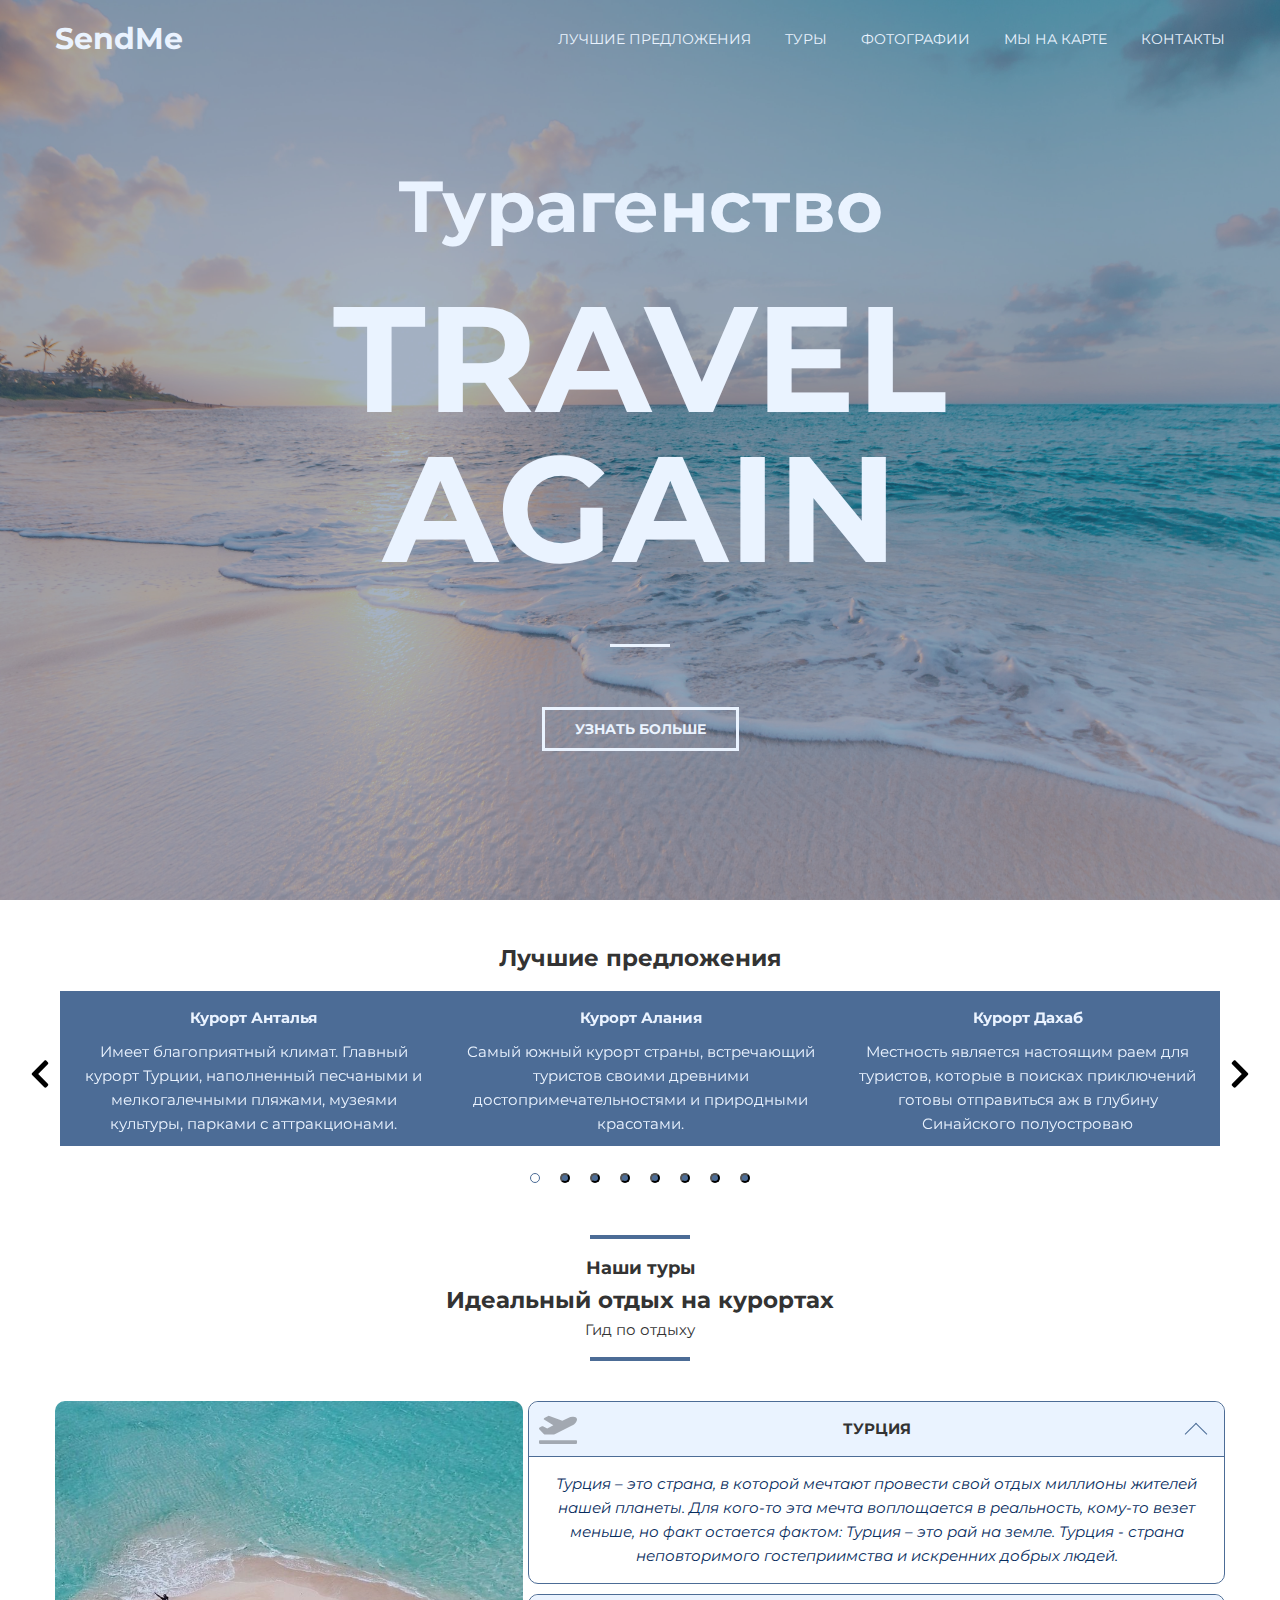
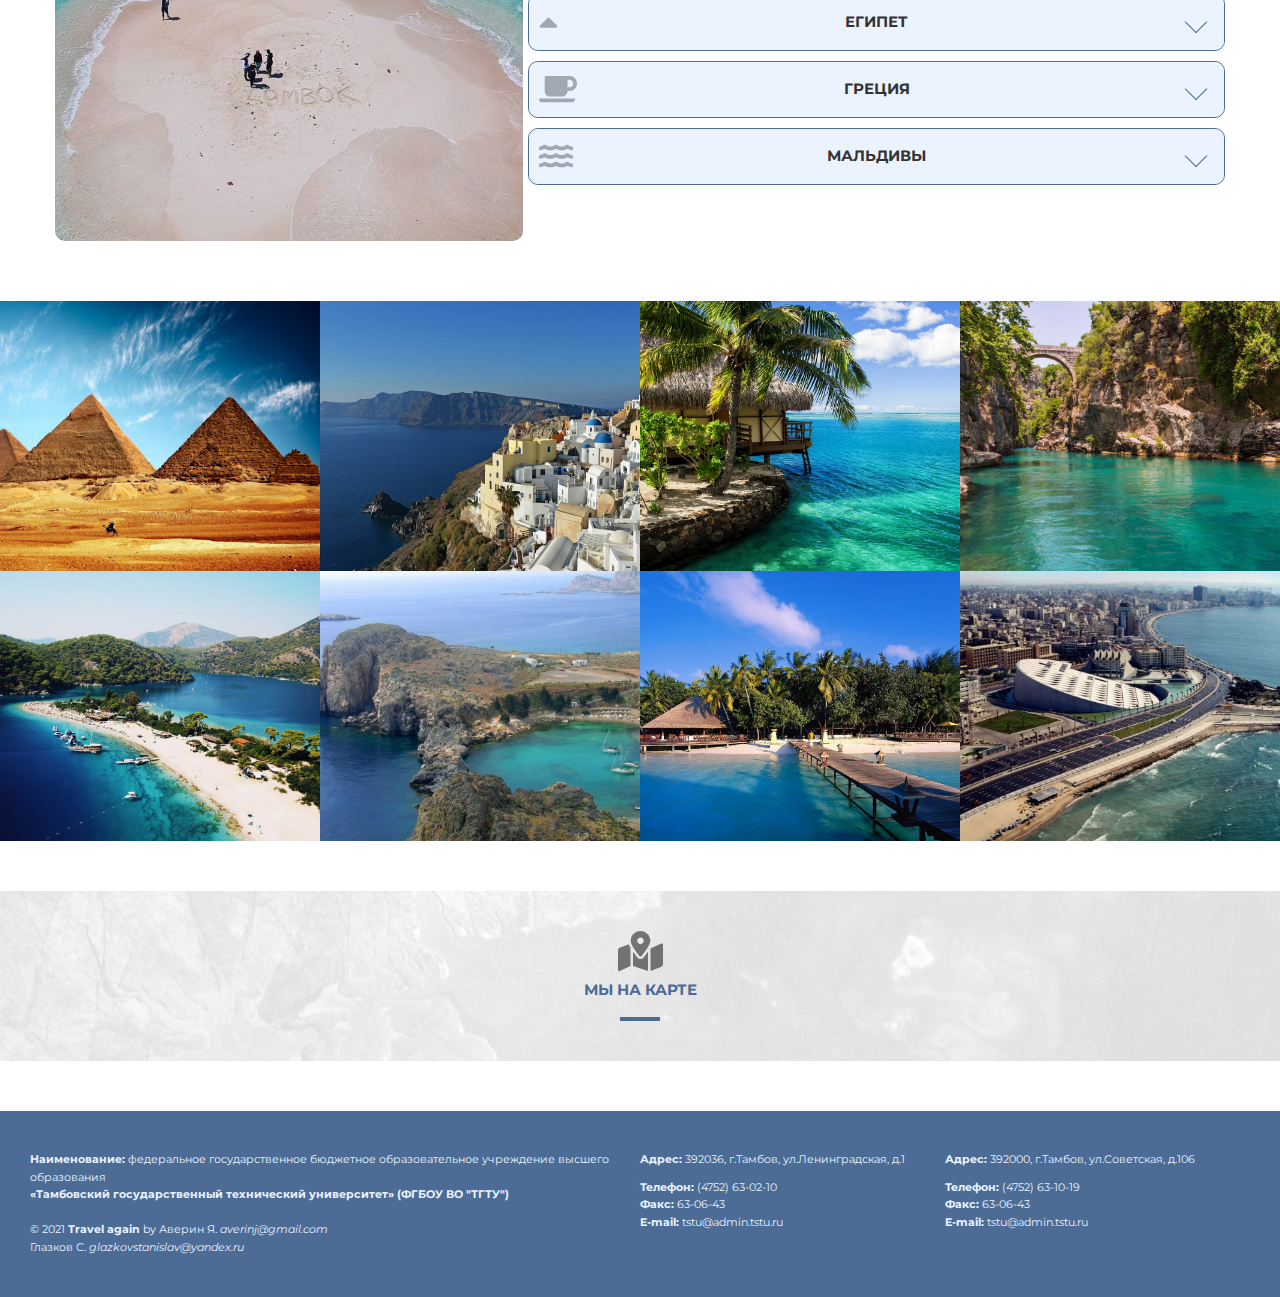
==== home.html @ 3a988951 "For Heroku deploy" ====
<!DOCTYPE html>
<html lang="ru">
<head>
    <meta charset="UTF-8">
    <meta http-equiv="X-UA-Compatible" content="IE=edge">
    <meta name="viewport" content="width=device-width, initial-scale=1.0">
    <title>Travel again</title>
    <link rel="stylesheet" type="text/css" href="assets/css/style.css">
    <link rel="preconnect" href="https://fonts.googleapis.com">
    <link rel="preconnect" href="https://fonts.gstatic.com" crossorigin>
    <link href="https://fonts.googleapis.com/css2?family=Montserrat:ital,wght@0,400;0,700;1,300&display=swap" rel="stylesheet">
    <link rel="icon" href="assets/svg/ship-solid.svg" type="image/svg">
</head>
<body>

<!-- Header -->
<header class="header" id="header">
    <div class="container">
        <div class="header__inner">
            <div class="header__logo">SendMe</div>

            <nav class="nav" id="nav">
                <a href="#slider" class="nav__link">Лучшие Предложения</a>
                <a href="#tours" class="nav__link">Туры</a>
                <a href="#photos" class="nav__link">Фотографии</a>
                <a href="#map" class="nav__link">Мы на карте</a>
                <a href="#contacts" class="nav__link">Контакты</a>
            </nav>

            <button class="nav-toggle" id="nav_toggle" type="button">
                <span class="nav-toggle__item">Menu</span>
            </button>
        </div>
    </div>
</header>

<!-- Page -->
<div class="page">
    <!--    Intro-->
    <div class="intro" id="intro">
        <div class="container">
            <div class="intro__inner">
                <h2 class="intro__uptitle">Турагенство</h2>
                <h1 class="intro__title">Travel again</h1>

                <a href="#slider" class="btn">Узнать больше</a>

            </div>
        </div>
    </div>

    <!-- SLick slider -->
    <div class="slider__block" id="slider">
        <h2 class="slider__uptitle">Лучшие предложения</h2>
        <div class="slider">
            <div class="slider__item">
                <p class="slider__title">Курорт Анталья</p>
                <div class="slider__subtitle">Имеет благоприятный климат. Главный курорт Турции, наполненный песчаными и мелкогалечными пляжами, музеями культуры, парками с аттракционами.</div>
            </div>
            <div class="slider__item">
                <p class="slider__title">Курорт Алания</p>
                <div class="slider__subtitle">Самый южный курорт страны, встречающий туристов своими древними достопримечательностями и природными красотами.</div>
            </div>
            <div class="slider__item">
                <p class="slider__title">Курорт Дахаб</p>
                <div class="slider__subtitle">Местность является настоящим раем для туристов, которые в поисках приключений готовы отправиться аж в глубину Синайского полуостроваю</div>
            </div>
            <div class="slider__item">
                <p class="slider__title">Курорт Хургада</p>
                <div class="slider__subtitle">Хургада - популярный крупный египетский курорт, центр водных видов спорта. Туристов привлечет в данном регионе шоу восточных танцев и теплое Красное море.</div>
            </div>
            <div class="slider__item">
                <p class="slider__title">Остров Крит</p>
                <div class="slider__subtitle">Большой греческий остров, наполненный горными ландшафтами, песчаными пляжами и уютными деревушками. Курорт хорош для родителей с детьми или романтического отдыха вдвоём.</div>
            </div>
            <div class="slider__item">
                <p class="slider__title">Остров Корфу</p>
                <div class="slider__subtitle">Самый северных из греческих островов славится пышной растительностью, скалистыми горами и холмистым побережьем.</div>
            </div>
            <div class="slider__item">
                <p class="slider__title">Атолл Южный Мале</p>
                <div class="slider__subtitle">Популярен среди отдыхающих с детьми. Также здесь удачно расположен аэропорт, можно всегда быстро добраться до своего отеля.</div>
            </div>
            <div class="slider__item">
                <p class="slider__title">Атолл Лавиани</p>
                <div class="slider__subtitle">Атолл включает в себя 63 острова. Считается, что здесь лучший дайвинг на Мальдивах. Также, остров покорит туристов алыми закатами и рассветами.</div>
            </div>
        </div>
    </div>

    <!-- Tours -->
    <div class="tours" id="tours">
        <div class="container">
            <div class="tours__header">
                <h3 class="tours__uptitle">Наши туры</h3>
                <h2 class="tours__title">Идеальный отдых на курортах</h2>
                <p class="tours__text">Гид по отдыху</p>
            </div>

            <div class="tours__block">

                <img src="assets/img/tours.jpg" alt="" class="tours__photo">

    
                <div class="accordion" id="accordion">
                    <div class="accordion__item active">
                        <div class="accordion__header">
                            <img src="assets/svg/plane-departure-solid.svg" alt="" class="header__ico">
                            <div class="accordion__title">Турция</div>
                        </div>
                        <div class="accordion__content" >
                            <p>Турция – это страна, в которой мечтают провести свой отдых миллионы жителей нашей планеты. Для кого-то эта мечта воплощается в реальность, кому-то везет меньше, но факт остается фактом: Турция – это рай на земле. Турция - страна неповторимого гостеприимства и искренних добрых людей.</p>
                        </div>
                    </div>
                    <div class="accordion__item">
                        <div class="accordion__header">
                            <img src="assets/svg/caret-up-solid.svg" alt="" class="header__ico">
                            <div class="accordion__title">Египет</div>
                        </div>
                        <div class="accordion__content">
                            <p>Достоинства Египта известны каждому: качественный пляжный отдых круглый год на Средиземном и Красном морях, разнообразная «экскурсионка»: Сфинкс и Луксор. Египет наиболее знаменит, как колыбель древней египетской цивилизации с ее храмами, иероглифами, мумиями и виднеющимися отовсюду пирамидами.</p>
                        </div>
                    </div>
                    <div class="accordion__item">
                        <div class="accordion__header">
                            <img src="assets/svg/coffee-solid.svg" alt="" class="header__ico">
                            <div class="accordion__title">Греция</div>
                        </div>
                        <div class="accordion__content">
                            <p>Греция — страна, где древности на каждом шагу: Афины, Дельфы, Фивы и Метеоры, скальные монастыри и святая гора Афон. Еще здесь классные пляжи, чистое море, а также живописные острова. Греция является музеем под открытым небом. Даже в самых небольших деревнях Греции можно найти развалины древней крепости или фрагменты античных храмов.</p>
                        </div>
                    </div>
                    <div class="accordion__item">
                        <div class="accordion__header">
                            <img src="assets/svg/water-solid.svg" alt="" class="header__ico">
                            <div class="accordion__title">Мальдивы</div>
                        </div>
                        <div class="accordion__content">
                            <p>Мальдивские острова — это россыпь живописных атоллов в теплых водах Индийского океана. Здесь все располагает к блаженству: километры уединенных пляжей, высококлассные отели и очень красивая природа.</p>
                        </div>
                    </div>
                </div>
            </div>
        </div>
    </div>

    <!-- Photos -->
    <div class="photos" id="photos">
        <div class="photos__inner">
            <div class="photos__col2">
                <div class="photos__col">
                    <div class="photos__item">
                        <img src="assets/img/photos/eg1.jpg" alt="" class="place__photo">
                        <div class="photos__info">
                            <div class="photos__title">Египетские пирамиды</div>
                            <div class="photos__text">Древние каменные сооружения бело золотого цвета пирамидальной формы, расположенные в Египте</div>
                        </div>
                    </div>
                    <div class="photos__item">
                        <img src="assets/img/photos/eg2.jfif" alt="" class="place__photo">
                        <div class="photos__info">
                            <div class="photos__title">Олюдениз</div>
                            <div class="photos__text">Курортный посёлок, расположенный на средиземноморском побережье Турции в 15км от города Фетхие.</div>
                        </div>
                    </div>
                </div>
                <div class="photos__col">
                    <div class="photos__item">
                        <img src="assets/img/photos/gr1.jpg" alt="" class="place__photo">
                        <div class="photos__info">
                            <div class="photos__title">Киклады</div>
                            <div class="photos__text">Архипелаг в южной части Эгейского моря. Более 200 островов, образующих несколько вытянутых с северо-запада на юго-восток гирлянд.</div>
                        </div>
                    </div>
                    <div class="photos__item">
                        <img src="assets/img/photos/gr2.jpg" alt="" class="place__photo">
                        <div class="photos__info">
                            <div class="photos__title">Родос</div>
                            <div class="photos__text">Город и порт в Греции. Расположен в 12км к северо-востоку от аэропорта «Диагорас» на побережье пролива Родос.</div>
                        </div>
                    </div>
                </div>
            </div>
            <div class="photos__col2">
                <div class="photos__col">
                    <div class="photos__item">
                        <img src="assets/img/photos/mal1.jpg" alt="" class="place__photo">
                        <div class="photos__info">
                            <div class="photos__title">Пальми</div>
                            <div class="photos__text">Город в Италии, располагается в регионе Калабрия, подчиняется административному центру Реджо-Калабрия.</div>
                        </div>
                    </div>
                    <div class="photos__item">
                        <img src="assets/img/photos/mal2.jpg" alt="" class="place__photo">
                        <div class="photos__info">
                            <div class="photos__title">Уэст-Айленд</div>
                            <div class="photos__text">Столица Кокосовых островов, которые входят в состав Внешней территории Австралия</div>
                        </div>
                    </div>
                </div>
                <div class="photos__col">
                    <div class="photos__item">
                        <img src="assets/img/photos/tur1.jpg" alt="" class="place__photo">
                        <div class="photos__info">
                            <div class="photos__title">Кёпрюлю каньон</div>
                            <div class="photos__text">Каньон и национальный парк в провинции Анталья, Турция. Простирается на 14 км вдоль горной реки Кёпрючай.</div>
                        </div>
                    </div>
                    <div class="photos__item">
                        <img src="assets/img/photos/tur2.jfif" alt="" class="place__photo">
                        <div class="photos__info">
                            <div class="photos__title">Александрия</div>
                            <div class="photos__text">Город в дельте Нила, главный морской порт и второй по величине город Египта. Простирается на 32 км вдоль побережья Средиземного моря.</div>
                        </div>
                    </div>
                </div>
            </div>
        </div>
    </div>

    <!-- Map -->
    <div class="map" id="map">
        <div class="container">
            <div class="map__inner">
                <a href="https://yandex.ru/maps/-/CCUqYBhc9C" class="map__link">
                    <img src="assets/svg/map-marked-alt-solid.svg" alt="" class="map__ico">          
                    <div class="map__title">Мы на карте</div>
                </a>
            </div>
        </div>
    </div>
</div>

<!-- Footer -->
<footer class="footer" id="contacts">
        <div class="footer__inner">
            <div class="footer__left">
                <div class="footer__text">
                    <p class="footer__uptitle"><b>Наименование:</b> федеральное государственное бюджетное образовательное учреждение высшего образования </p>
                    <p class="footer__title"><b>«Тамбовский государственный технический университет» (ФГБОУ ВО "ТГТУ")</b></p>
                    <p class="footer__subtitle"><br>© 2021 <b>Travel again</b> by Аверин Я. <i>averinj@gmail.com</i><br>Глазков С. <i>glazkovstanislav@yandex.ru</i></p>
                </div>
            </div>
            <div class="footer__center">
                <div class="footer__text">
                    <p class="footer__address"><b>Адрес:</b> 392036, г.Тамбов, ул.Ленинградская, д.1</p>
                    <a href="tel:+74752630210" class="footer__tel"><b>Телефон:</b> (4752) 63-02-10</p>
                    <p class="footer__fax"><b>Факс: </b>63-06-43</p>
                    <a href="mailto:tstu@admin.tstu.ru" class="footer__email"><b>E-mail:</b> tstu@admin.tstu.ru</a>
                </div>
            </div>
            <div class="footer__right">
                <div class="footer__text">
                    <p class="footer__address"><b>Адрес:</b> 392000, г.Тамбов, ул.Советская, д.106</p>
                    <a href="tel:+74752631019" class="footer__tel"><b>Телефон:</b> (4752) 63-10-19</p>
                    <p class="footer__fax"><b>Факс: </b>63-06-43</p>
                    <a href="mailto:tstu@admin.tstu.ru" class="footer__email"><b>E-mail:</b> tstu@admin.tstu.ru</a>
                </div>
            </div>
        </div>
</footer>
</div>
<script src="https://code.jquery.com/jquery-3.6.0.min.js" type="text/javascript"></script>
<script src="assets/js/slick.min.js"></script>
<script src="assets/js/main.js"></script>
</body>
</html>
---- assets/css/style.css ----
body {
    margin: 0;
    font-family: 'Montserrat', sans-serif;
    -webkit-font-smoothing: antialiased;

    font-size: 15px;
    line-height: 1.6;
    color: #333333;
}

*,
*:before,
*:after {
    padding: 0;
    box-sizing: border-box;
}

h1, h2, h3, h4, h5, h6 {
    margin: 0;
}

p {
    margin: 0;
}

a {
    margin: 0;
    text-decoration: none;
    outline: none;
}

/*Container*/
.container {
    width: 100%;
    max-width: 1200px;
    padding: 0 15px;
    margin: 0 auto;
    text-align: center;
    height: auto;
}

.page {
    overflow: hidden;
}
/*Header*/
.header {
    position: absolute;
    width: 100%;
    padding-top: 15px;

    top: 0;
    left: 0;
    right: 0;
    z-index: 1000;
    transition: background-color .1s linear;
}

.header.fixed {
    padding: 5px 0;

    background-color: #4c6c96;
    box-shadow: 0 3px 10px rgba(0, 0, 0, 0.2);

    position: fixed;
    top: 0;
    left: 0;
    right: 0;

    transform: translate3d(0, 0, 0);
}

.header.active {
    background-color: #4c6c96;
}

.header__inner {
    display: flex;
    justify-content: space-between;
    align-items: center;
}

.header__logo {
    font-size: 30px;
    font-weight: 700;
    color: #eaf3ff;
}

/*Nav*/
.nav {
    font-size: 14px;
    text-transform: uppercase;
    opacity: .2s;
}

.nav-toggle {
    width: 30px;
    padding: 10px 0;
    display: none;

    font-size: 0;
    color: transparent;

    border: 0;
    background: none;
    cursor: pointer;

    position: absolute;
    top: 24px;
    right: 24px;
    z-index: 1;
}

.nav-toggle:focus {
    outline: 0;
}

.nav-toggle__item {
    display: block;
    width: 100%;
    height: 3px;

    background-color: #fff;

    position: absolute;
    top: 0;
    right: 0;
    bottom: 0;
    left: 0;
    margin: auto;

    transition: background .2s linear;
}

.nav-toggle.active .nav-toggle__item {
    background: none;
}

.nav-toggle__item:before,
.nav-toggle__item:after {
    content: "";
    width: 100%;
    height: 3px;

    background-color: #fff;

    position: absolute;
    left: 0;
    z-index: 1;

    transition: transform .2s linear;
}

.nav-toggle__item:before {
    top: -8px;
}

.nav-toggle__item:after {
    bottom: -8px;
}

.nav-toggle.active .nav-toggle__item:before {
    transform-origin: left top;
    transform: rotate(45deg) translate3d(0px, -2px, 0)
}

.nav-toggle.active .nav-toggle__item:after {
    transform-origin: left bottom;
    transform: rotate(-45deg) translate3d(0px, 3px, 0);
}

.nav__link {
    display: inline-block;
    vertical-align: top;
    margin: 0 15px;
    position: relative;

    color: #eaf3ff;
    text-decoration: none;

    transition: color .1s linear;
}

.nav__link:first-child {
    margin-left: 0;
}

.nav__link:last-child {
    margin-right: 0;
}

.nav__link:after {
    content: "";
    display: block;
    width: 100%;
    height: 3px;

    background-color: #eaf3ff;
    opacity: 0;

    position: absolute;
    top: 100%;
    left: 0;
    z-index: 1;

    transition: opacity .1s linear;
}

.nav__link:hover {
    color: #eaf3ff;
}

.nav__link:hover:after {
    opacity: 1;
}

/*Intro*/
.intro {
    display: flex;
    flex-direction: column;
    justify-content: center;
    width: 100%;
    height: 100vh;
    position: relative;  
    min-height: 820px;  
    
    background: url("../img/Sea.jpg") center no-repeat;
    -webkit-background-size: cover;
    background-size: cover;
    box-shadow: inset 0 0 0 1000px rgba(52,87,133, .4);
}

.intro__inner {
    width: 100%;
    max-width: 800px;
    margin: 0 auto;

    text-align: center;
}

.intro__title {
    color: #eaf3ff;
    font-size: 150px;
    font-weight: 700;
    text-transform: uppercase;
    line-height: 1;
}

.intro__title:after {
    content: "";
    display: block;
    width: 60px;
    height: 3px;
    margin: 60px auto;

    background-color: #eaf3ff;
}

.intro__uptitle {
    margin-bottom: 20px;

    font-size: 72px;
    color: #eaf3ff;
}


/* Button */
.btn {
    display: inline-block;
    vertical-align: top;
    padding: 8px 30px;

    border: 3px solid #eaf3ff;

    font-size: 14px;
    font-weight: 700;
    color: #eaf3ff;
    text-transform: uppercase;
    text-decoration: none;

    transition: background .1s linear, color .1s linear;
}

.btn:hover {
    background-color: #eaf3ff;
    color: #333;
}

/* Slick slider */
.slider__block {
    width: 100%;
    max-width: inherit;
}
.slider__uptitle {
    width: 100%;
    text-align: center;
    margin-top: 40px;
    padding-bottom: 15px;
}
.slick-slider{
	min-width: 0;
}
.slick-list {
	overflow: hidden;
}
.slick-track{
	display: flex;
	align-items: flex-start;
}
.slider {
    margin: 0 0 50px;
	position: relative;
	padding: 0px 60px;
}

.slider .slick-arrow{
	position: absolute;
	top: 50%;
	margin: -30px 30px 0px;
	z-index: 10;
	font-size: 0;
	width: 20px;
	height: 35px;
    border: none;
}
.slider .slick-arrow.slick-prev{
	left: 0;
	background: url('../svg/chevron-left-solid.svg') 0 0 / 100% no-repeat;
}
.slider .slick-arrow.slick-next{
	right: 0;
	background: url('../svg/chevron-right-solid.svg') 0 0 / 100% no-repeat;
}
.slider .slick-arrow.slick-disabled{
	opacity: 0.2;
}

.slider .slick-dots{
	display: flex;
	align-items: center;
	justify-content: center;
}
.slider .slick-dots li{
	list-style: none;
	margin: 0px 10px;
}
.slider .slick-dots button{
	font-size: 0;
	width: 10px;
	height: 10px;
	background-color: #4c6c96;
	border-radius: 50%;
}

.slider .slick-dots li.slick-active button{
	background-color: transparent;
	border: 1px solid #4c6c96;
}

.slider__item {
	padding: 15px;
    color: #eaf3ff;
    background: #4c6c96;
    text-align: center;
    height: 155px;
}

.slider__title {
    font-size: 15px;
    font-weight: 700;
    margin-bottom: 10px;
}

/* tours */
.tours {
    position: relbtntive;
    width: 100%;
    height: auto;
    margin-bottom: 60px;
}

.tours__block {
    width: 100%;
    display: flex;
    justify-content: space-around;
}

.tours__photo {
    width: 40%;
    height: 440px;
    object-fit: cover;
    display: block;
    margin-right: 5px;
    border-radius: 10px;
}

.tours__header {
    margin-bottom: 40px;
}

.tours__header::after,
.tours__header::before {
    content: "";
    height: 4px;
    width: 100px;
    background-color: #4c6c96;
    display: block;
    margin: 15px auto;
    transition: background-color .1s linear;
}


/* Accordion */
.accordion {
    width: 60%;
}

.header__ico {
    position: absolute;
    margin-left: 10px;
    left: 0;
    height: 30px;
    opacity: .3;
}


.accordion__header {
    display: flex;

    padding: 15px 20px 15px;
    position: relative;

    border-bottom: 1px solid transparent;
    cursor: pointer;

    align-items: center;

    background-color: #eaf3ff;
    border-radius: 10px;
}

.accordion__title {
    font-weight: 700;
    font-size: 15px;
    color: #333;
    text-transform: uppercase;
    width: 100%;
}

.accordion__item {
    margin-bottom: 10px;
    border: 1px solid #4c6c96;
    border-radius: 10px;
}

.accordion__item.active .accordion__content {
    display: block;
    animation: showBlock .5s linear forwards;
    
}

.accordion__item.active .accordion__header {
    border-bottom-color: #4c6c96;
    background-color: #eaf3ff;

    border-radius: 10px 10px 0 0;
}

.accordion__item.active .accordion__header:after {
    transform: translateY(-50%) rotate(-45deg);
    margin-top: 5px;
}

.accordion__header:after {
    content: "";
    display: block;
    width: 16px;
    height: 16px;

    border-top: 1px solid #4c6c96;
    border-right: 1px solid #4c6c96;

    position: absolute;
    top: 50%;
    right: 20px;
    z-index: 1;

    transform: translateY(-50%) rotate(135deg);
}

.accordion__content {
    padding: 15px 20px;
    display: none;

    font-size: 15px;
    color: #072d5e;
    font-style: italic;
    font-weight: 400;
}

@keyframes showBlock {
  0% {
    opacity: 0;
  }
  100% {
    opacity: 1;
  }
}

/* Photos */
.photos {
    display: flex;
    justify-content: center;
}

.photos__col {
    flex: 1 1 0;
}

.photos__col2 {
    display: flex;
}

.photos__item {
    position: relative;

    background: linear-gradient(to bottom, #4c6c96, #aacfff);
}

.photos__item:hover .place__photo {
    opacity: .1;
}

.photos__item:hover .photos__info {
    opacity: 1;
}

.place__photo {
    display: block;
    width: 100%;
    height: 270px;
    object-fit: cover;

    transition: opacity .2s linear;
}

.photos__info {
    width: 100%;
    padding: 0 15px;

    text-align: center;
    color: #eaf3ff;
    opacity: 0;

    position: absolute;
    top: 50%;
    left: 0;
    z-index: 1;

    transform: translate3d(0, -50%, 0);
    transition: opacity .2s linear;
}

.photos__title {
    margin-bottom: 5px;

    font-size: 14px;
    text-transform: uppercase;
}

.photos__text {
    font-size: 15px;
    font-weight: 300;
    font-style: italic;
}

.photos__inner {
    display: inline-grid;
    grid-auto-flow: column;
}

.place__photo:nth-child(even) {
    position: relative;
    top: -7px;
}

/* Map */
.map {
    display: flex;
    flex-direction: column;
    justify-content: center;
    width: 100%;
    margin: 50px 0;
    align-items: center;
    background: url('../img/map-bg.jpg') center no-repeat;
}

.map__inner {
    padding: 40px;
    display: flex;
    flex-direction: column;
}

.map__ico {
    height: 40px;
    opacity: .5;
}

.map__title {
    text-transform: uppercase;
    color: #4c6c96;
    font-weight: 700;
    font-size: 15px;
    transition: color .1s linear;
}

.map__title::after {
    content: "";
    height: 4px;
    width: 40px;
    background-color: #4c6c96;
    display: block;
    margin: 15px auto 0;
    align-items: center;
    transition: background-color .1s linear;
}

.map__link {
    margin: 0;
    padding: 0;
    text-decoration: none;
}

.map__title:hover {
    color: #1b3e6b;
}

.map__title:hover::after {
    background-color: #1b3e6b;
}

/* Footer */
.footer {
    display: flex;
    flex-direction: column;
    justify-content: center;
    width: 100%;
    height: auto;
    position: relative;   
    
    background-color: #4c6c96;
}

.footer__inner {
    display: flex;
    margin: 40px 30px;
}

.footer__text {
    font-size: 11px;
    color: #eaf3ff;
    margin-right: 15px;
}

.footer__left {
    display: flex;
    width: 50%;
}

.footer__center,
.footer__right {
    width: 25%;
}

.footer__address {
    padding-bottom: 10px;
}

.footer__tel,
.footer__email {
    text-decoration: none;
    outline: none;
    color: #eaf3ff;
    cursor: pointer;
}

.footer__tel:hover,
.footer__email:hover {
    opacity: .7;
}


/* Media */
@media (max-width: 1200px) {
    .intro__uptitle {
        font-size: 52px;
    }

    .intro__title {
        font-size: 120px;
    }

    .slider__item {
        height: 230px;
    }

    .place__photo {
        height: 200px;
    }
}

@media (max-width: 990px) {
    .intro__uptitle {
        font-size: 32px;
    }

    .intro__title {
        font-size: 80px;
    }


    /* Header */
    .header {
        padding: 10px 0;
    }

    /* Nav */
    .nav {
        display: none;
        width: 100%;
        text-align: left;

        position: absolute;
        top: 100%;
        left: 0;

        background-color: #4c6c96;
    }

    .nav.active {
        display: block;
    }

    .nav__link {
        display: block;
        margin: 0;
        padding: 8px 20px;
    }

    .nav-toggle {
        display: block;
    }

    .slider__item {
        height: 245px;
    }

    .tours__uptitle {
        font-size: 19px;
    }

    .tours__title {
        font-size: 20px;
    }

    .tours__text {
        font-size: 25px;
    }

    .accordion__title {
        font-size: 15px;
    }

    .accordion__content {
        font-size: 16px;
    }

    .photos__title {
        font-size: 12px;
    }

    .photos__text {
        font-size: 13px;
    }
}

@media (max-width: 770px) {
    .intro {
        min-height: 650px;
    }

    .header {
        padding: 10px 0;
    }

    .slider {
		padding: 0px 40px;
	}

    .slider .slick-arrow{
        margin: -30px 10px 0px;
    }

    .slider__item {
        height: 230px;
    }

    .tours {
        display: block;
        align-items: center;
    }

    .tours__photo {
        width: 100%;
        margin-bottom: 10px;
    }

    .tours__block {
        /* display: block; */
        align-items: center;
        flex-direction: column;
        width: 100%;
        height: auto;
    }

    .accordion {
        height: auto;
        width: 100%;
    }

    .photos {
        flex-wrap: wrap;
    }

    .photos__inner {
        width: 100%;
        display: flex;
        flex-direction: column;  
    }

    .photos__col {
        flex: none;
        width: 50%;
    }

    .photos__col2 {
        width: 100%;
        display: flex;
    }

    .photos__title {
        font-size: 10px;
    }

    .photos__text {
        font-size: 11px;
    }
}

@media (max-width: 575px){
    .intro__uptitle {
        font-size: 30px;
    }

    .intro__title {
        font-size: 50px;
    }

    .header__logo {
        font-size: 30px;
    }

    .slider__item {
        height: 230px;
    }

    .map__title {
        font-size: 12px;
    }

    .footer__inner {
        display: flex;
        justify-content: space-between;
    }

    .footer__text {
        font-size: 10px;
    }
    .footer__tel,
    .footer__address,
    .footer__email {
        font-size: 7px;
    }
}
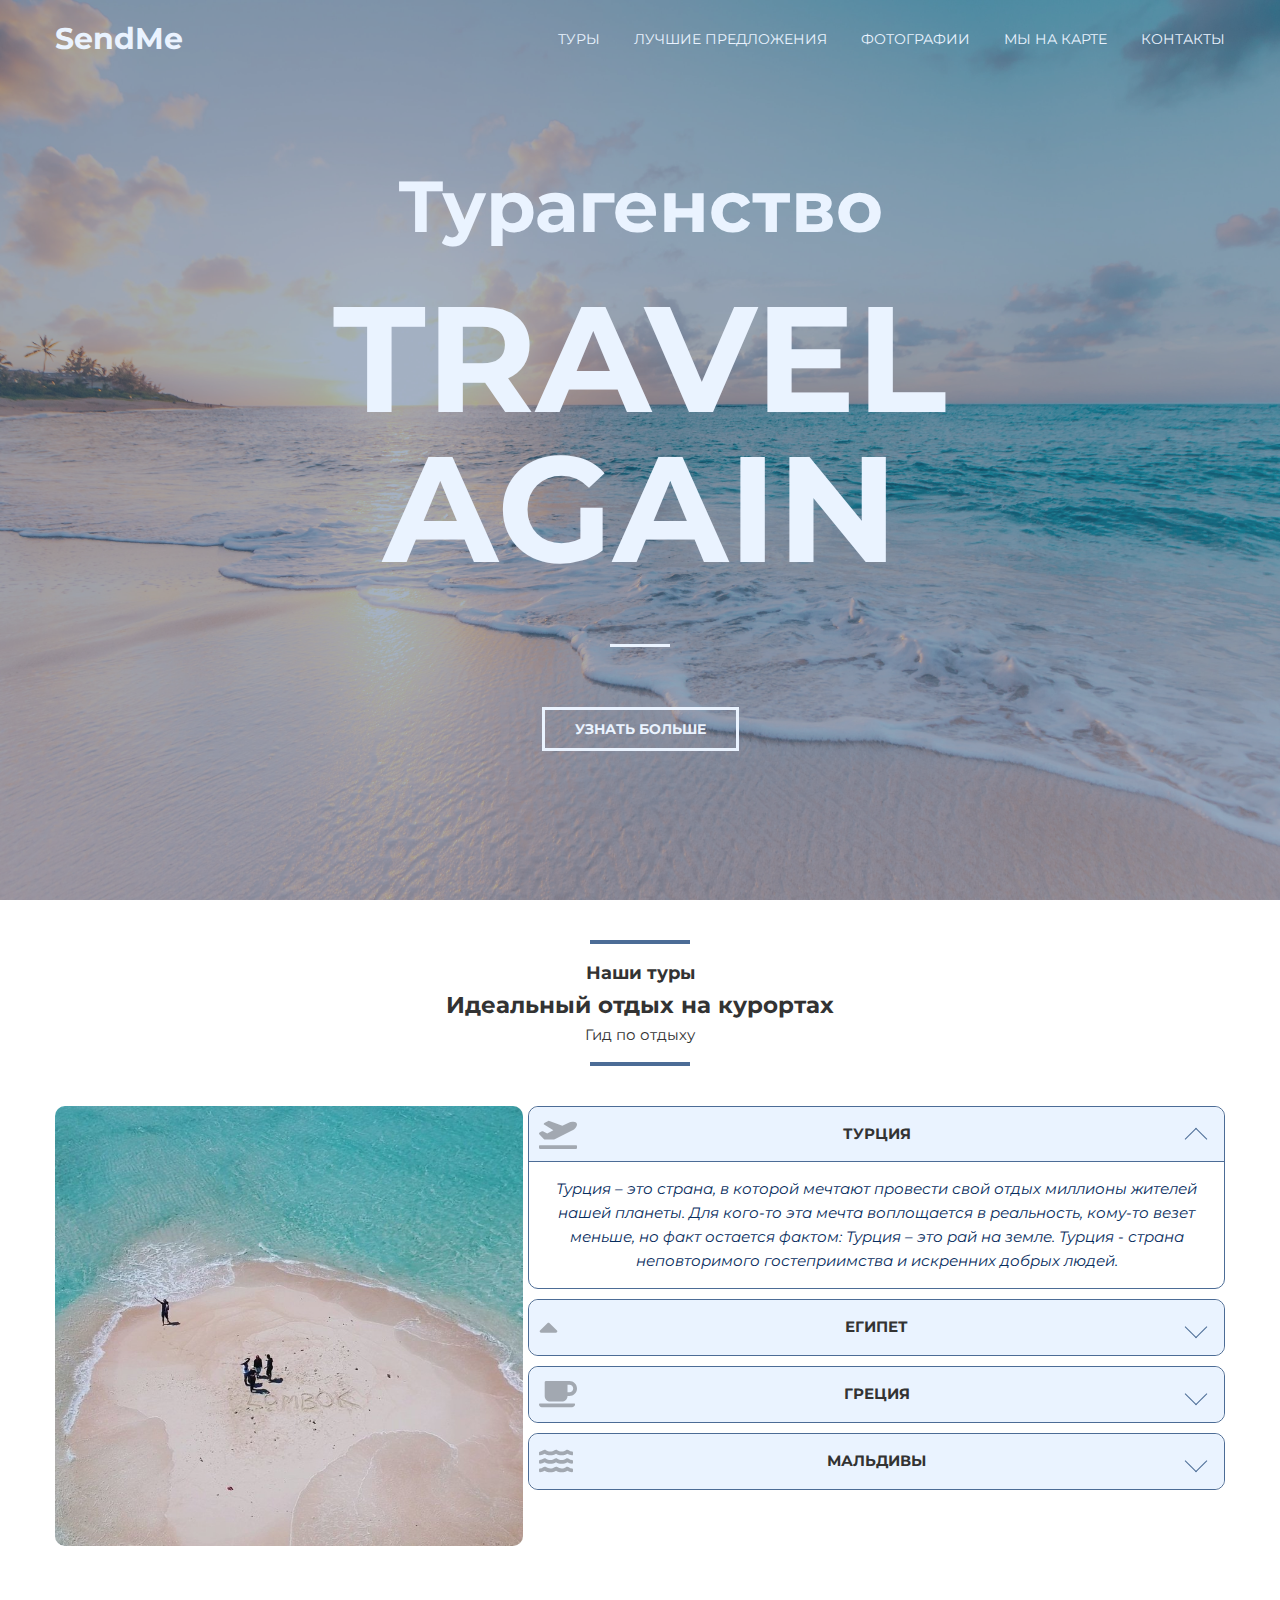
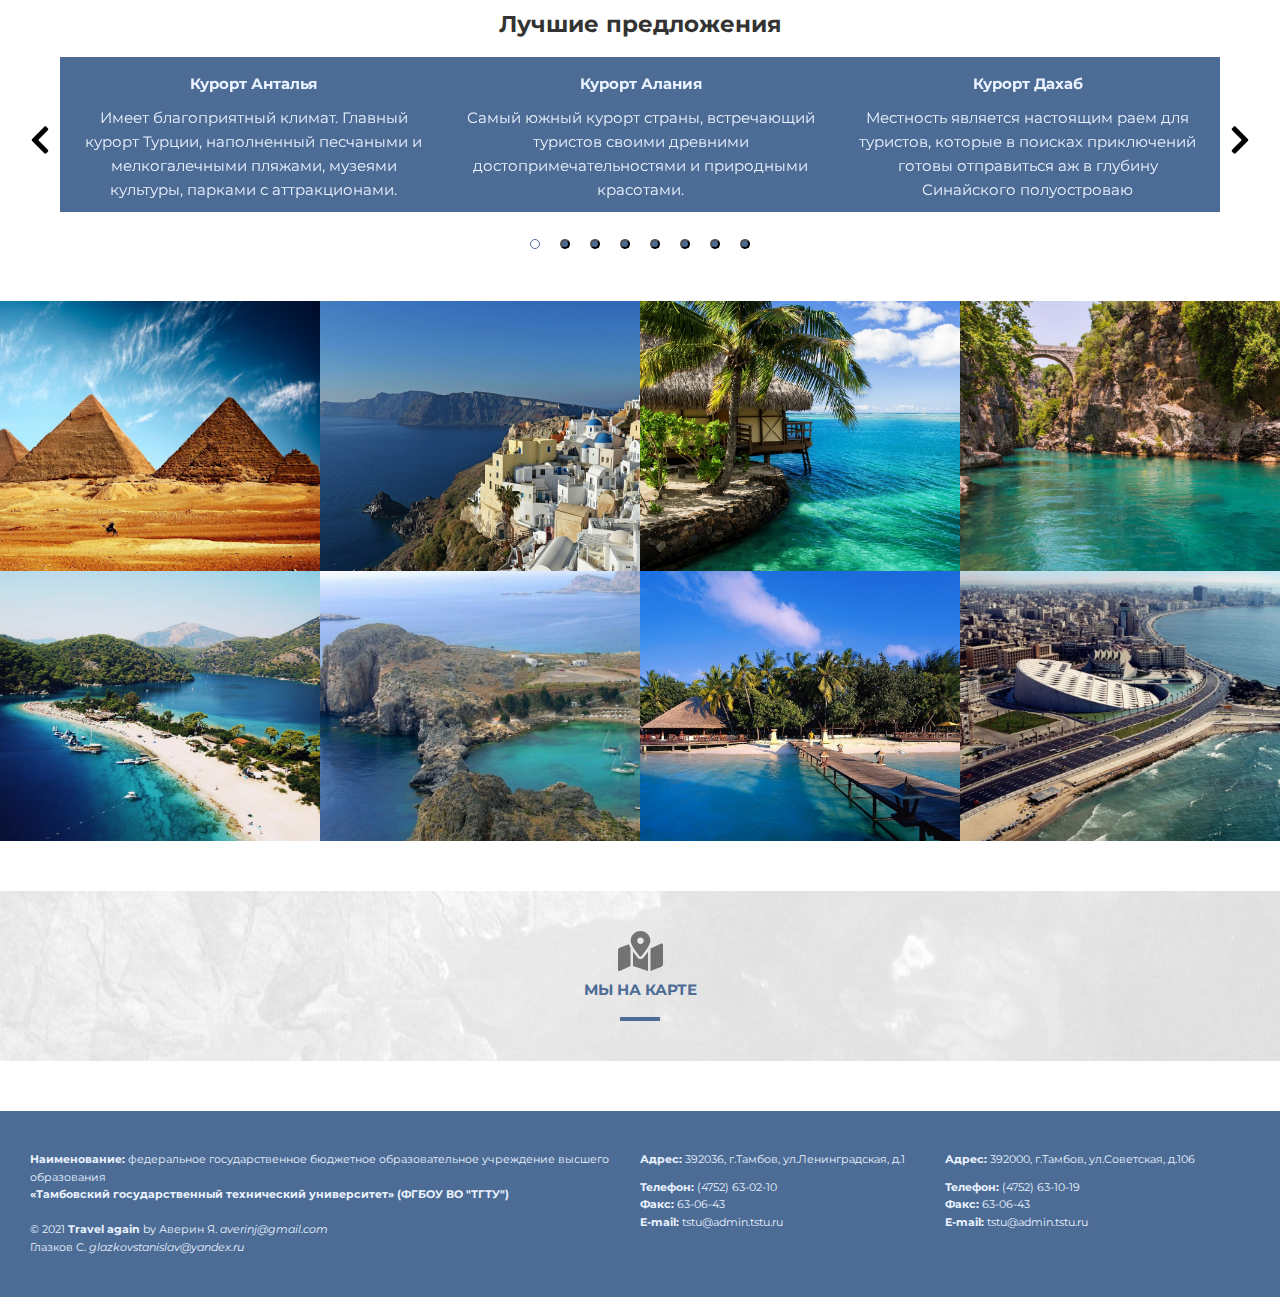
==== commit cc8ac22d: "Правка препода" ====
--- a/home.html
+++ b/home.html
@@ -20,8 +20,8 @@
             <div class="header__logo">SendMe</div>
 
             <nav class="nav" id="nav">
+                <a href="#tours" class="nav__link">Туры</a>
                 <a href="#slider" class="nav__link">Лучшие Предложения</a>
-                <a href="#tours" class="nav__link">Туры</a>
                 <a href="#photos" class="nav__link">Фотографии</a>
                 <a href="#map" class="nav__link">Мы на карте</a>
                 <a href="#contacts" class="nav__link">Контакты</a>
@@ -49,45 +49,6 @@
         </div>
     </div>
 
-    <!-- SLick slider -->
-    <div class="slider__block" id="slider">
-        <h2 class="slider__uptitle">Лучшие предложения</h2>
-        <div class="slider">
-            <div class="slider__item">
-                <p class="slider__title">Курорт Анталья</p>
-                <div class="slider__subtitle">Имеет благоприятный климат. Главный курорт Турции, наполненный песчаными и мелкогалечными пляжами, музеями культуры, парками с аттракционами.</div>
-            </div>
-            <div class="slider__item">
-                <p class="slider__title">Курорт Алания</p>
-                <div class="slider__subtitle">Самый южный курорт страны, встречающий туристов своими древними достопримечательностями и природными красотами.</div>
-            </div>
-            <div class="slider__item">
-                <p class="slider__title">Курорт Дахаб</p>
-                <div class="slider__subtitle">Местность является настоящим раем для туристов, которые в поисках приключений готовы отправиться аж в глубину Синайского полуостроваю</div>
-            </div>
-            <div class="slider__item">
-                <p class="slider__title">Курорт Хургада</p>
-                <div class="slider__subtitle">Хургада - популярный крупный египетский курорт, центр водных видов спорта. Туристов привлечет в данном регионе шоу восточных танцев и теплое Красное море.</div>
-            </div>
-            <div class="slider__item">
-                <p class="slider__title">Остров Крит</p>
-                <div class="slider__subtitle">Большой греческий остров, наполненный горными ландшафтами, песчаными пляжами и уютными деревушками. Курорт хорош для родителей с детьми или романтического отдыха вдвоём.</div>
-            </div>
-            <div class="slider__item">
-                <p class="slider__title">Остров Корфу</p>
-                <div class="slider__subtitle">Самый северных из греческих островов славится пышной растительностью, скалистыми горами и холмистым побережьем.</div>
-            </div>
-            <div class="slider__item">
-                <p class="slider__title">Атолл Южный Мале</p>
-                <div class="slider__subtitle">Популярен среди отдыхающих с детьми. Также здесь удачно расположен аэропорт, можно всегда быстро добраться до своего отеля.</div>
-            </div>
-            <div class="slider__item">
-                <p class="slider__title">Атолл Лавиани</p>
-                <div class="slider__subtitle">Атолл включает в себя 63 острова. Считается, что здесь лучший дайвинг на Мальдивах. Также, остров покорит туристов алыми закатами и рассветами.</div>
-            </div>
-        </div>
-    </div>
-
     <!-- Tours -->
     <div class="tours" id="tours">
         <div class="container">
@@ -140,6 +101,45 @@
                         </div>
                     </div>
                 </div>
+            </div>
+        </div>
+    </div>
+
+    <!-- SLick slider -->
+    <div class="slider__block" id="slider">
+        <h2 class="slider__uptitle">Лучшие предложения</h2>
+        <div class="slider">
+            <div class="slider__item">
+                <p class="slider__title">Курорт Анталья</p>
+                <div class="slider__subtitle">Имеет благоприятный климат. Главный курорт Турции, наполненный песчаными и мелкогалечными пляжами, музеями культуры, парками с аттракционами.</div>
+            </div>
+            <div class="slider__item">
+                <p class="slider__title">Курорт Алания</p>
+                <div class="slider__subtitle">Самый южный курорт страны, встречающий туристов своими древними достопримечательностями и природными красотами.</div>
+            </div>
+            <div class="slider__item">
+                <p class="slider__title">Курорт Дахаб</p>
+                <div class="slider__subtitle">Местность является настоящим раем для туристов, которые в поисках приключений готовы отправиться аж в глубину Синайского полуостроваю</div>
+            </div>
+            <div class="slider__item">
+                <p class="slider__title">Курорт Хургада</p>
+                <div class="slider__subtitle">Хургада - популярный крупный египетский курорт, центр водных видов спорта. Туристов привлечет в данном регионе шоу восточных танцев и теплое Красное море.</div>
+            </div>
+            <div class="slider__item">
+                <p class="slider__title">Остров Крит</p>
+                <div class="slider__subtitle">Большой греческий остров, наполненный горными ландшафтами, песчаными пляжами и уютными деревушками. Курорт хорош для родителей с детьми или романтического отдыха вдвоём.</div>
+            </div>
+            <div class="slider__item">
+                <p class="slider__title">Остров Корфу</p>
+                <div class="slider__subtitle">Самый северных из греческих островов славится пышной растительностью, скалистыми горами и холмистым побережьем.</div>
+            </div>
+            <div class="slider__item">
+                <p class="slider__title">Атолл Южный Мале</p>
+                <div class="slider__subtitle">Популярен среди отдыхающих с детьми. Также здесь удачно расположен аэропорт, можно всегда быстро добраться до своего отеля.</div>
+            </div>
+            <div class="slider__item">
+                <p class="slider__title">Атолл Лавиани</p>
+                <div class="slider__subtitle">Атолл включает в себя 63 острова. Считается, что здесь лучший дайвинг на Мальдивах. Также, остров покорит туристов алыми закатами и рассветами.</div>
             </div>
         </div>
     </div>
--- a/assets/css/style.css
+++ b/assets/css/style.css
@@ -394,7 +394,7 @@
 }
 
 .tours__header {
-    margin-bottom: 40px;
+    margin: 40px 0;
 }
 
 .tours__header::after,
